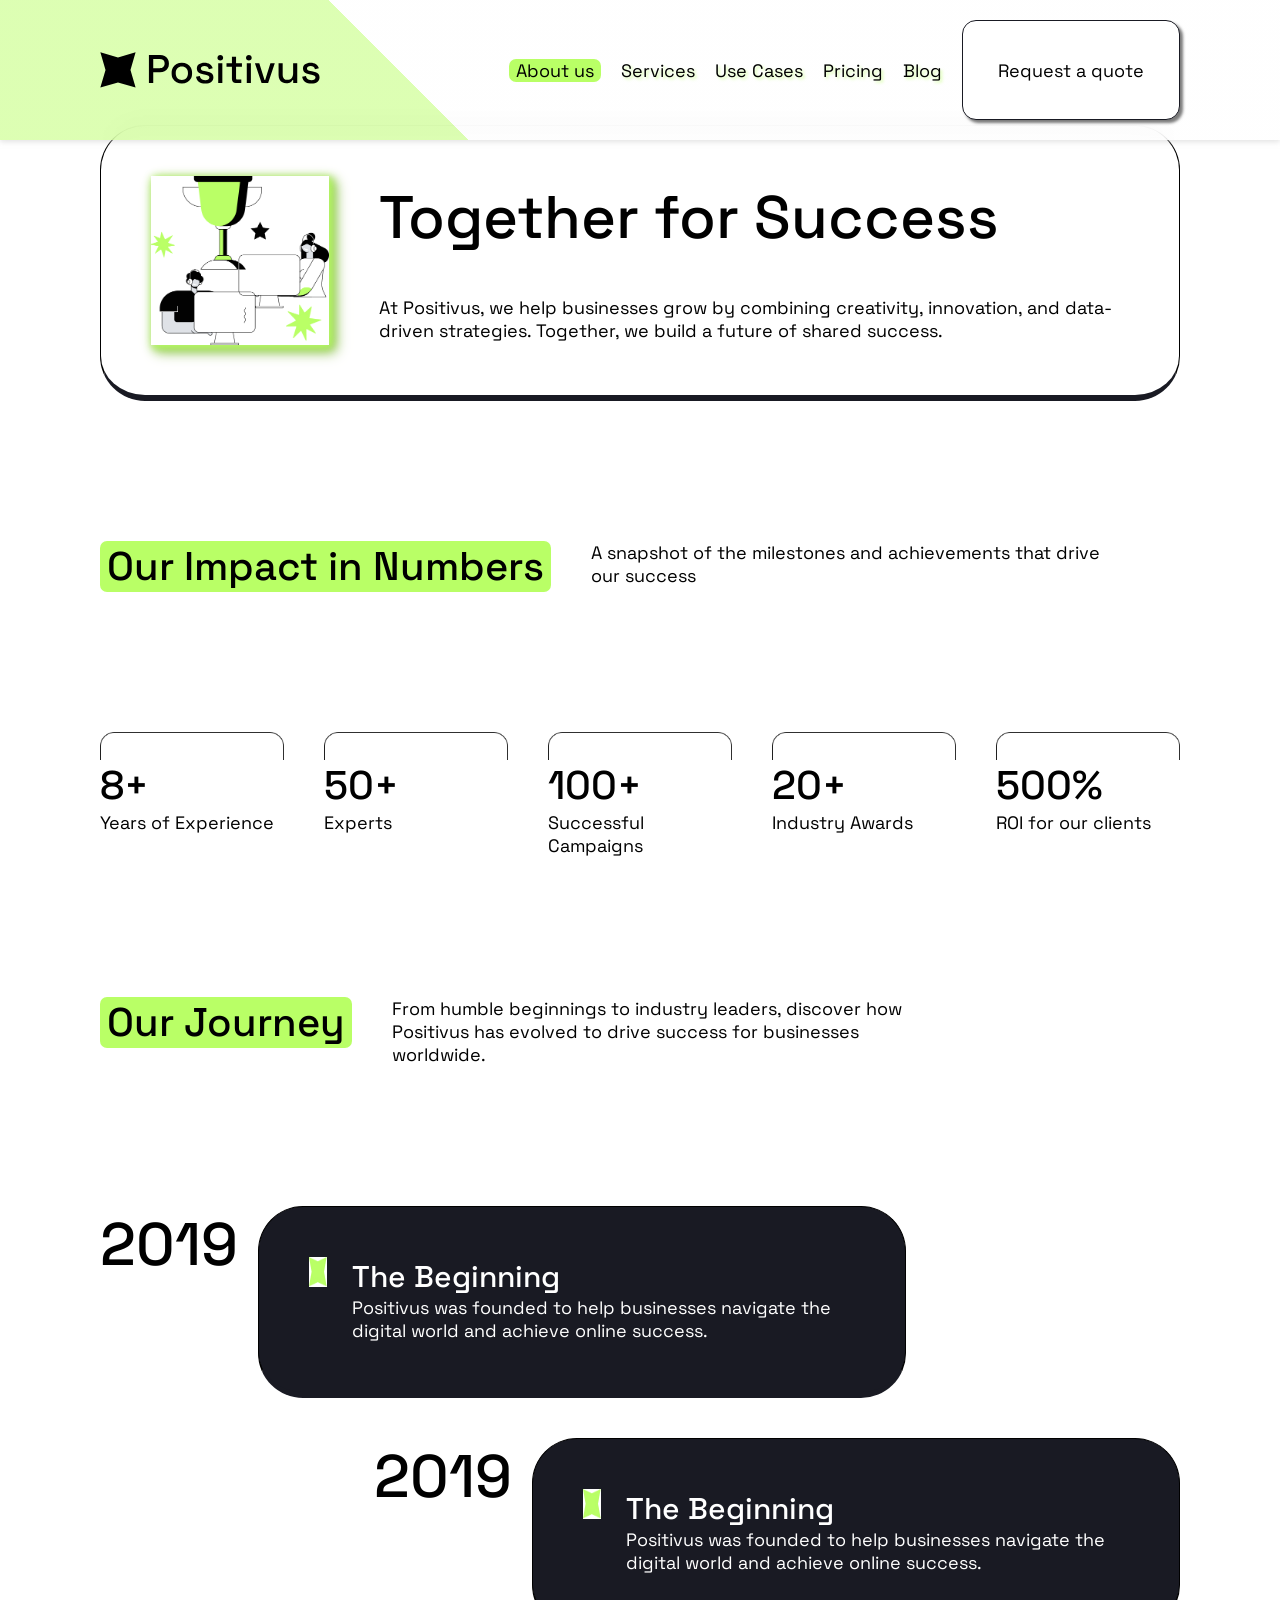
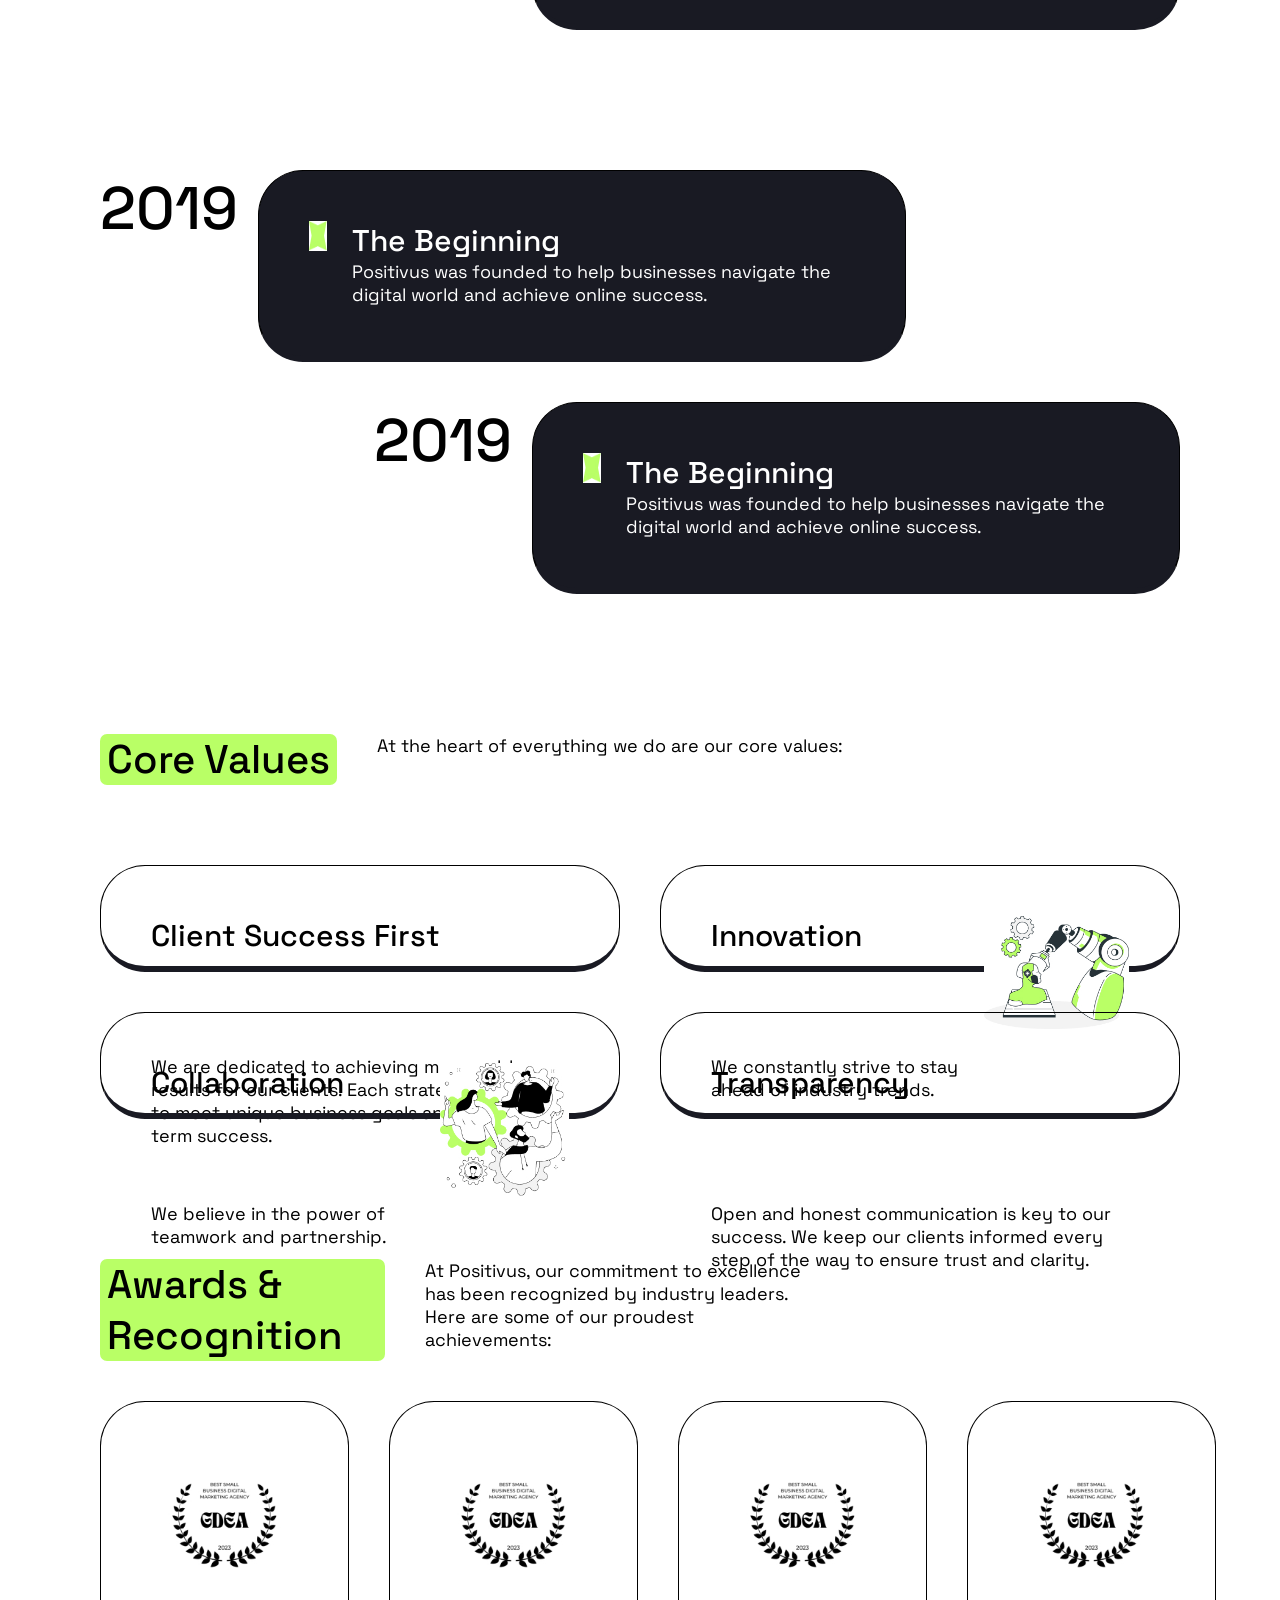
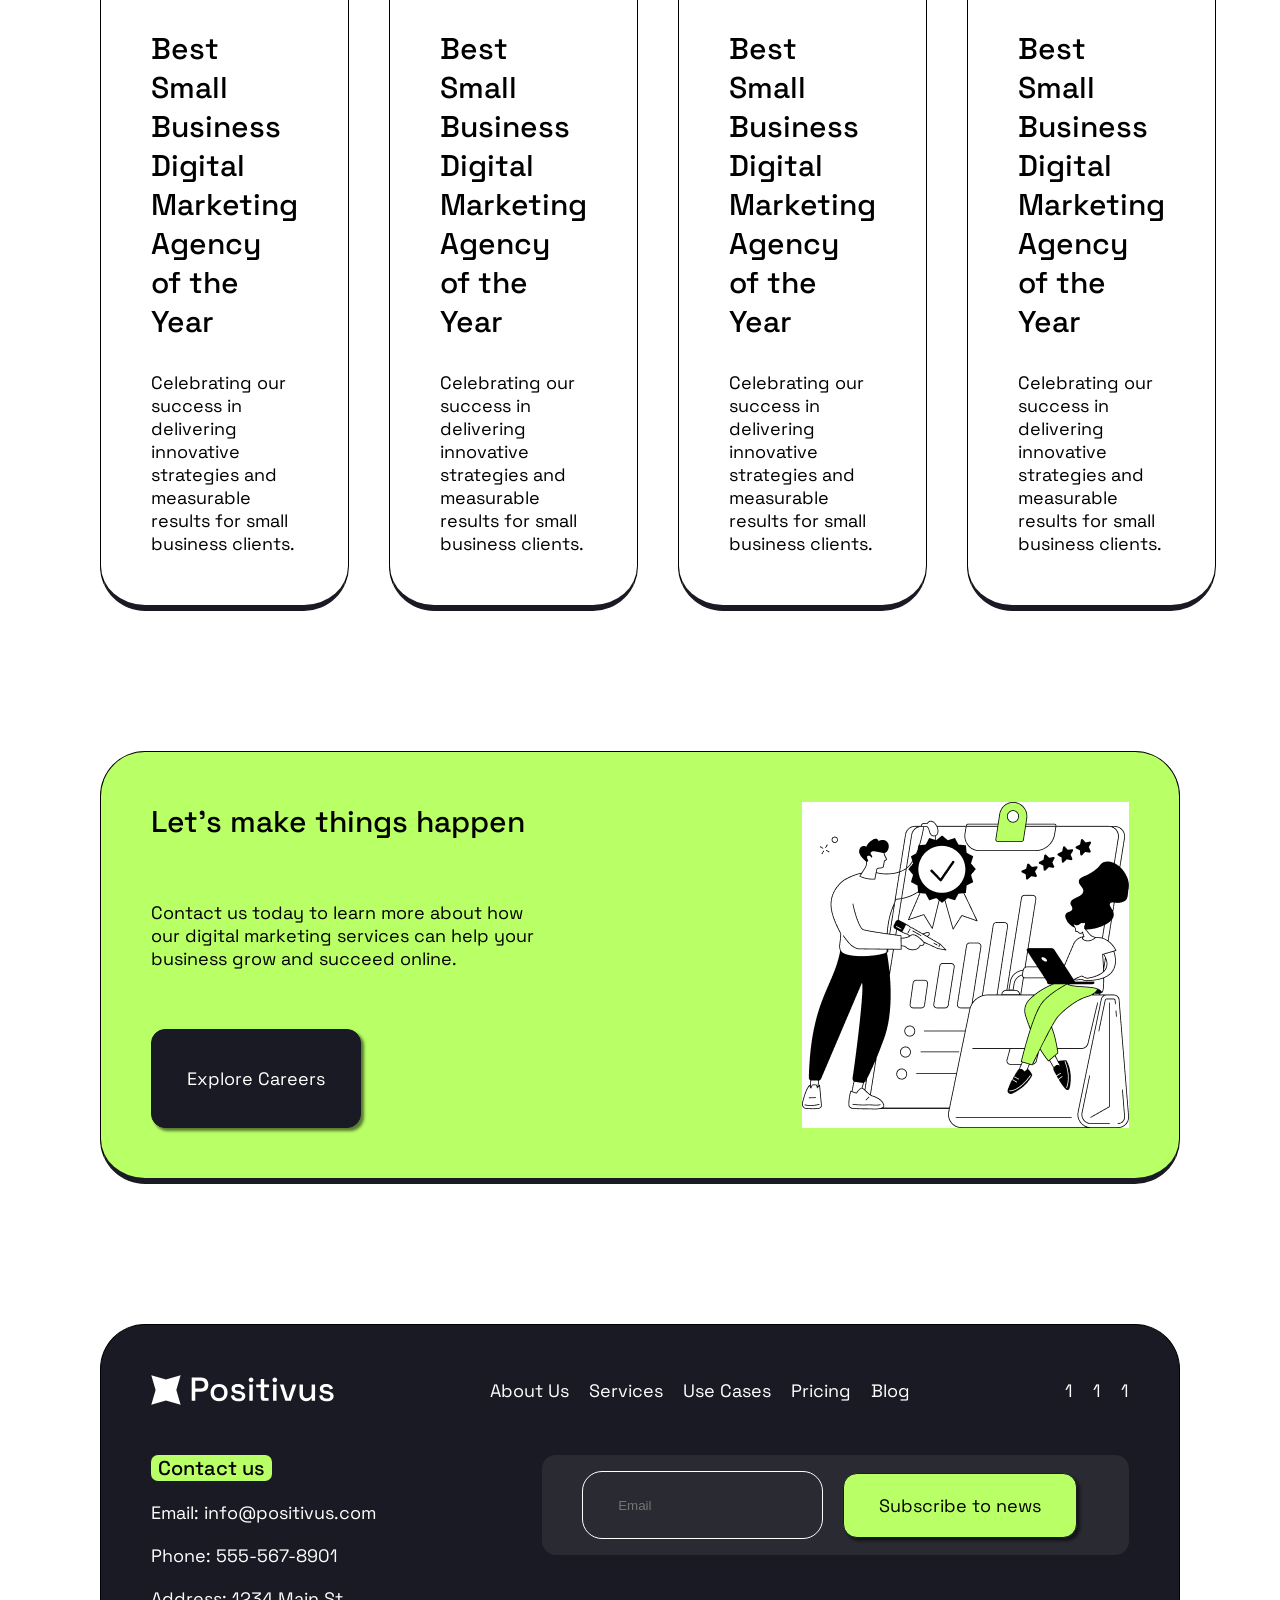
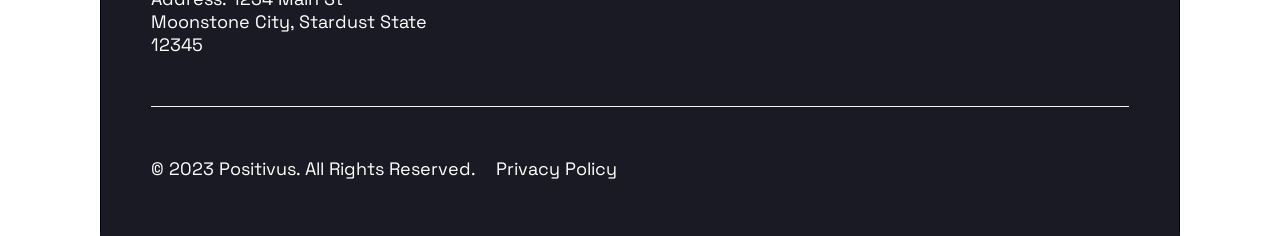
==== index2.html @ 0a2bf7ea "first commit" ====
<!DOCTYPE html>
<html lang="en">

<head>
    <meta charset="UTF-8">
    <meta name="viewport" content="width=device-width, initial-scale=1.0">
    <title>Document</title>
    <link rel="stylesheet" href="css/global.css">
    <link rel="stylesheet" href="css/main3.css">
</head>

<body>
    <header>
        <div class="row justify-between align-center">
            <div class="col logo">
                <div class="wrapper">
                    <picture><img src="images/Logo.svg" alt=""></picture>
                </div>
            </div>
            <div class="col menu">
                <div class="wrapper gap-40 flex">
                    <nav>
                        <ul class="flex gap-40 h-100 align-center">
                            <li class="bg-secondary title-radius"><a href="#">About us</a></li>
                            <li><a href="#">Services</a></li>
                            <li><a href="#">Use Cases</a></li>
                            <li><a href="#">Pricing</a></li>
                            <li><a href="#">Blog</a></li>
                        </ul>
                    </nav>
                    <button>Request a quote</button>
                </div>
            </div>
        </div>
    </header>
    <main>
        <section id="hero">
            <div class="row">
                <div class="col w-100">
                    <div class="wrapper card flex gap-50">
                        <picture><img src="images/Bweird_Tech-14_Single-06 1.jpg" alt=""></picture>

                        <div class="flex flex-wrap gap-35 align-center">
                            <h1>Together for Success</h1>
                            <p>At Positivus, we help businesses grow by combining creativity, innovation, and
                                data-driven strategies. Together, we build a future of shared success.</p>
                        </div>
                    </div>
                </div>
            </div>
        </section>
        <section id="working">
            <div class="row heading">
                <div class="col">
                    <div class="wrapper">
                        <h2 class="bg-secondary title-radius">Our Impact in Numbers</h2>
                    </div>
                </div>
                <div class="col w-50">
                    <div class="wrapper">
                        <p>A snapshot of the milestones and achievements that drive our success</p>
                    </div>
                </div>
            </div>
        </section>
        <section id="kill">
            <div class="row">
                <div class="col">
                    <div class="wrapper">
                        <picture><img src="images/Rectangle 139.png" alt=""></picture>
                        <h2>8+</h2>
                        <p>Years of Experience</p>
                    </div>
                </div>
                <div class="col">
                    <div class="wrapper">
                        <picture><img src="images/Rectangle 139.png" alt=""></picture>
                        <h2>50+</h2>
                        <p>Experts</p>
                    </div>
                </div>
                <div class="col">
                    <div class="wrapper">
                        <picture><img src="images/Rectangle 139.png" alt=""></picture>
                        <h2>100+</h2>
                        <p>Successful Campaigns</p>
                    </div>
                </div>
                <div class="col">
                    <div class="wrapper">
                        <picture><img src="images/Rectangle 139.png" alt=""></picture>
                        <h2>20+</h2>
                        <p>Industry Awards</p>
                    </div>
                </div>
                <div class="col">
                    <div class="wrapper">
                        <picture><img src="images/Rectangle 139.png" alt=""></picture>
                        <h2>500%</h2>
                        <p>ROI for our clients</p>
                    </div>
                </div>
            </div>
        </section>
        <section class="including">
            <div class="row">
                <div class="col">
                    <div class="wrapper">
                        <h2 class="bg-secondary title-radius">Our Journey</h2>
                    </div>
                </div>
                <div class="col w-50">
                    <div class="wrapper">
                        <p>From humble beginnings to industry leaders, discover how Positivus has evolved to drive
                            success for businesses worldwide.</p>
                    </div>
                </div>
            </div>
        </section>
        <section id="that">
            <div class="row">
                <div class="col">
                    <div class="wrapper flex gap-20">
                        <div class="title-1">
                            2019
                        </div>
                        <div class="card bg-dark gap-20 w-60">
                            <div class="flex gap-25">
                                <picture class="team-image">
                                    <img src="images/Vector000.jpg" alt="">
                                </picture>
                                <div class="gap-10 flex">

                                    <div class="">
                                        <h3>The Beginning</h3>


                                        <p>
                                            Positivus was founded to help businesses navigate the digital world and
                                            achieve
                                            online success.
                                        </p>
                                    </div>
                                </div>
                            </div>
                        </div>
                    </div>
                </div>
            </div>
            <section id="lesson">
                <div class="row">
                    <div class="col">
                        <div class="wrapper flex gap-20 justify-end">
                            <div class="title-1">
                                2019
                            </div>
                            <div class="card bg-dark gap-20 w-60 justify-between">
                                <div class="flex gap-25">
                                    <picture class="team-image">
                                        <img src="images/Vector000.jpg" alt="">
                                    </picture>
                                    <div class="gap-10 flex">

                                        <div class="">
                                            <h3>The Beginning</h3>


                                            <p>
                                                Positivus was founded to help businesses navigate the digital world and
                                                achieve
                                                online success.
                                            </p>
                                        </div>
                                    </div>
                                </div>
                            </div>
                        </div>
                    </div>
                </div>
            </section>
            <div class="row">
                <div class="col">
                    <div class="wrapper flex gap-20">
                        <div class="title-1">
                            2019
                        </div>
                        <div class="card bg-dark gap-20 w-60">
                            <div class="flex gap-25">
                                <picture class="team-image">
                                    <img src="images/Vector000.jpg" alt="">
                                </picture>
                                <div class="gap-10 flex">

                                    <div class="">
                                        <h3>The Beginning</h3>


                                        <p>
                                            Positivus was founded to help businesses navigate the digital world and
                                            achieve
                                            online success.
                                        </p>
                                    </div>
                                </div>
                            </div>
                        </div>
                    </div>
                </div>
            </div>
            <div class="row">
                <div class="col">
                    <div class="wrapper flex gap-20 justify-end">
                        <div class="title-1">
                            2019
                        </div>
                        <div class="card bg-dark gap-20 w-60">
                            <div class="flex gap-25">
                                <picture class="team-image">
                                    <img src="images/Vector000.jpg" alt="">
                                </picture>
                                <div class="gap-10 flex">

                                    <div class="">
                                        <h3>The Beginning</h3>


                                        <p>
                                            Positivus was founded to help businesses navigate the digital world and
                                            achieve
                                            online success.
                                        </p>
                                    </div>
                                </div>
                            </div>
                        </div>
                    </div>
                </div>
            </div>
        </section>
        <section class="yerevan">
            <div class="row heading">
                <div class="col">
                    <div class="wrapper">
                        <h2 class="bg-secondary title-radius">Core Values</h2>
                    </div>
                </div>
                <div class="col w-50">
                    <div class="wrapper">
                        <p>At the heart of everything we do are our core values:</p>
                    </div>
                </div>
            </div>
            <div class="row flex-wrap">
                <div class="col w-50">
                    <div class="wrapper h-100 card flex">
                        <div class="flex flex-col gap-50">
                            <div class="title-3">
                                Client Success First
                            </div>
                            <div class="line"></div>
                            <div>
                                <p>
                                    We are dedicated to achieving measurable results for our clients. Each strategy is
                                    tailored to meet unique business goals and drive long-term success.
                                </p>
                            </div>
                        </div>
                    </div>
                </div>
                <div class="col w-50">
                    <div class="wrapper h-100 card flex gap-20">
                        <div class="flex flex-col gap-50">
                            <div class="title-3">
                                Innovation
                            </div>
                            <div class="line"></div>
                            <div>
                                <p>
                                    We constantly strive to stay ahead of industry trends.
                                </p>
                            </div>
                        </div>
                        <div>
                            <picture>
                                <img src="images/ill_inov 1.jpg" alt="">
                            </picture>
                        </div>
                    </div>
                </div>
                <div class="col w-50">
                    <div class="wrapper h-100 card flex gap-20">
                        <div class="flex flex-col gap-50">
                            <div class="title-3">
                                Collaboration
                            </div>
                            <div class="line"></div>
                            <div>
                                <p>
                                    We believe in the power of teamwork and partnership.
                                </p>
                            </div>
                        </div>
                        <div>
                            <picture>
                                <img src="images/ill_gears 1.jpg" alt="">
                            </picture>
                        </div>
                    </div>
                </div>
                <div class="col w-50">
                    <div class="wrapper h-100 card flex ">
                        <div class="flex flex-col gap-50">
                            <div class="title-3">
                                Transparency
                            </div>
                            <div class="line"></div>
                            <div>
                                <p>
                                    Open and honest communication is key to our success. We keep our clients informed
                                    every step of the way to ensure trust and clarity.
                                </p>
                            </div>
                        </div>
                    </div>
                </div>
            </div>
        </section>
        <section id="terminal">
            <div class="row">
                <div class="col">
                    <div class="wrapper">
                        <h2 class="bg-secondary title-radius">Awards & Recognition</h2>
                    </div>
                </div>
                <div class="col">
                    <div class="wrapper w-50">
                        <p>At Positivus, our commitment to excellence has been recognized by industry leaders. Here are
                            some of our proudest achievements:</p>
                    </div>
                </div>
            </div>
            <div class="row">
                <div class="col">
                    <div class="wrapper card flex flex-wrap gap-30">
                        <picture class="align-center"><img src="images/Frame 27.jpg" alt=""></picture>
                        <h3>Best Small Business Digital Marketing Agency of the Year</h3>
                        <p>Celebrating our success in delivering innovative strategies and measurable results for small
                            business clients.</p>
                    </div>
                </div>
                <div class="col">
                    <div class="wrapper card flex flex-wrap gap-30">
                        <picture class="align-center"><img src="images/Frame 27.jpg" alt=""></picture>
                        <h3>Best Small Business Digital Marketing Agency of the Year</h3>
                        <p>Celebrating our success in delivering innovative strategies and measurable results for small
                            business clients.</p>
                    </div>
                </div>
                <div class="col">
                    <div class="wrapper card flex flex-wrap gap-30">
                        <picture class="align-center"><img src="images/Frame 27.jpg" alt=""></picture>
                        <h3>Best Small Business Digital Marketing Agency of the Year</h3>
                        <p>Celebrating our success in delivering innovative strategies and measurable results for small
                            business clients.</p>
                    </div>
                </div>
                <div class="col">
                    <div class="wrapper card flex flex-wrap gap-30">
                        <picture class="align-center"><img src="images/Frame 27.jpg" alt=""></picture>
                        <h3>Best Small Business Digital Marketing Agency of the Year</h3>
                        <p>Celebrating our success in delivering innovative strategies and measurable results for small
                            business clients.</p>
                    </div>
                </div>
            </div>
        </section>
        <section id="proportal">
            <div class="row">
                <div class="col w-100">
                    <div class="wrapper card flex justify-between bg-secondary">
                        <div class="info flex flex-wrap gap-25 w-40">
                            <div class="title-3">Let’s make things happen</div>
                            <p>Contact us today to learn more about how our digital marketing services can help your
                                business grow and succeed online.</p>
                            <button class="dark-btn">Explore Careers</button>
                        </div>
                        <picture class="proportal_img">
                            <img src="images/ill_career 1.jpg" alt="">
                        </picture>
                    </div>
                </div>
            </div>
        </section>
    </main>
    <footer>
        <div class="row">
            <div class="col w-100">
                <div class="wrapper card bg-dark flex flex-wrap gap-50">
                    <div class="footer-header flex justify-between w-100 align-center inner-row">
                        <picture class="logo"><img src="images/Logo.svg" alt=""></picture>
                        <ul class="flex gap-40 inner-row">
                            <li><a href="#">About Us</a></li>
                            <li><a href="#">Services</a></li>
                            <li><a href="#">Use Cases</a></li>
                            <li><a href="#">Pricing</a></li>
                            <li><a href="#">Blog</a></li>
                        </ul>
                        <ul class="icons flex gap-20">
                            <li><a href="#">1</a></li>
                            <li><a href="#">1</a></li>
                            <li><a href="#">1</a></li>
                        </ul>
                    </div>
                    <div class="footer-main flex gap-50 w-100 justify-between inner-row">
                        <div class="w-30 contact">
                            <ul class="flex flex-col gap-20 align-start">
                                <li class="bg-secondary title-radius title-4">Contact us</li>
                                <li><a href="mailto:info@positivus.com">Email: info@positivus.com</a></li>
                                <li><a href="tel:+5555678901">Phone: 555-567-8901</a></li>
                                <li><a href="#">Address: 1234 Main St
Moonstone City, Stardust State 12345</a></li>
                            </ul>
                        </div>
                        <div class="w-60 form">
                            <form action="#" method="get" class="flex h-100 align-center gap-20 inner-row">
                                <input type="email" name="email" placeholder="Email">
                                <button type="submit" class="bg-secondary">Subscribe to news</button>
                            </form>
                        </div>
                    </div>
                    <div class="line bg-light"></div>
                    <div class="footer-footer flex gap-40">
                        <div>© 2023 Positivus. All Rights Reserved.</div>
                        <a href="#">Privacy Policy</a>
                        

                    </div>
                </div>
            </div>
        </div>
    </footer>
</body>

</html>
---- css/global.css ----
* {
    margin: 0;
    padding: 0;
    box-sizing: border-box;
    scroll-behavior: smooth;
}

.row {
    display: flex;
}

.justify-between {
    justify-content: space-between;
}

.justify-center {
    justify-content: center;
}

.justify-end {
    justify-content: end;
}

.justify-start {
    justify-content: start;
}

.align-center {
    align-items: center;
}

.align-start {
    align-items: start;
}

.align-end {
    align-items: end;
}

.flex-wrap {
    flex-wrap: wrap;
}

.flex-col {
    flex-direction: column;
}

.flex-row {
    flex-direction: row;
}

.wrapper {
    height: 100%;
}

.h-100 {
    height: 100%;
}

.flex {
    display: flex;
}

ul,
ol {
    list-style: none;
}

img {
    max-width: 100%;
}
.h-100{
    height: 100px;
}
picture {
    display: block;
    font-size: 0;
}

a {
    text-decoration: none;
    color: inherit;
    display: block;
}

.w-10 {
    width: 10%;
}

.w-20 {
    width: 20%;
}

.w-25 {
    width: 25%;
}

.w-30 {
    width: 30%;
}

.w-33 {
    width: 33.33%;
}

.w-40 {
    width: 40%;
}

.w-45{
    width: 45%;
}
.w-50 {
    width: 50%;
}

.w-60 {
    width: 60%;
}

.w-70 {
    width: 70%;
}

.w-80 {
    width: 80%;
}

.w-90 {
    width: 90%;
}

.w-100 {
    width: 100%;
}


.gap-40 {
    gap: 40px;
}


.gap-5 {
    gap: 5px;
}

.gap-10 {
    gap: 10px;
}

.gap-15 {
    width: 15px;
}

.gap-20 {
    gap: 20px;
}

.gap-25 {
    gap: 25px;
}

.gap-30 {
    gap: 30px;
}

.gap-35 {
    gap: 35px;
}

.gap-40 {
    gap: 20px;
}

.gap-50 {
    gap: 50px;
}

.gap-60 {
    gap: 60px;
}
.gap-100{
    gap: 100px;
}
input {
    outline: none;
    border: 1px solid;
    padding: 5px;
}

button {
    border: 1px solid;
    padding: 5px 10px;
    background-color: white;
    cursor: pointer;
}

@media all and (min-width: 601px) and (max-width: 768px) {
    .row {
        flex-wrap: wrap;
    }

    .flex-m-wrap {
        flex-wrap: wrap;
    }

    .w-m-10 {
        width: 10%;
    }

    .w-m-20 {
        width: 20%;
    }

    .w-m-25 {
        width: 25%;
    }

    .w-m-30 {
        width: 30%;
    }

    .w-m-33 {
        width: 33.33%;
    }

    .w-m-40 {
        width: 40%;
    }

    .w-m-50 {
        width: 50%;
    }

    .w-m-60 {
        width: 60%;
    }

    .w-m-70 {
        width: 70%;
    }

    .w-m-80 {
        width: 80%;
    }

    .w-m-90 {
        width: 90%;
    }

    .w-m-100 {
        width: 100%;
    }

    .m-none {
        display: none;
    }
    .text-m-center{
        text-align: center;
    }
}

@media all and (max-width: 600px) {
    .row {
        flex-wrap: wrap;
    }

    .flex-s-wrap {
        flex-wrap: wrap;
    }

    .w-s-10 {
        width: 10%;
    }

    .w-s-20 {
        width: 20%;
    }

    .w-s-25 {
        width: 25%;
    }

    .w-s-30 {
        width: 30%;
    }

    .w-s-33 {
        width: 33.33%;
    }

    .w-s-40 {
        width: 40%;
    }

    .w-s-50 {
        width: 50%;
    }

    .w-s-60 {
        width: 60%;
    }

    .w-s-70 {
        width: 70%;
    }

    .w-s-80 {
        width: 80%;
    }

    .w-s-90 {
        width: 90%;
    }

    .w-s-100 {
        width: 100%;
    }

    .s-none {
        display: none;
    }
    .text-s-center{
        text-align: center;
    }

}
/* .header-main{
    background-color: black;
    color: black;
    background-image: url('https://images.unsplash.com/photo-1593121925328-369cc8459c08?q=80&w=2070');
    background-size: contain;
    background-position: center;
    background-repeat: no-repeat;
    background-size: cover;
    height: 900px;
    padding: 40px 0;
    font-size: 32px;
} */
input{
   outline: none;
}

/* header{
    position: fixed;
    width: 100%;
    background-color: gray;
    z-index: 777;
    backdrop-filter: blur(10px);
    background-image: linear-gradient();
    box-shadow: 0 10 5px black;
} */

/* #hero{
    background-image: ();
    background-repeat: no-repeat;
    background-size: cover;
} */

/* #hero img{
    box-shadow: 2px 2px 5px red;
    filter: drop-shadow(2px 2px 5px red);
} */

/* header a{
    text-shadow: 2px 2px 5px red;
} */
---- css/main3.css ----
@import url('https://fonts.googleapis.com/css2?family=Space+Grotesk:wght@300..700&display=swap');

body {
    font-family: "Space Grotesk", sans-serif;
    font-size: 18px;
}

.row {
    padding: 0 80px;
}

.col {
    padding: 20px;
}

section {
    margin-bottom: 100px;
}

h1,
.title-1 {
    font-size: 60px;
    font-weight: 500;
}

h2,
.title-2 {
    font-size: 40px;
    font-weight: 500;
}

h3,
.title-3 {
    font-size: 30px;
    font-weight: 500;
}

h4,
.title-4 {
    font-size: 20px;
    font-weight: 500;
}

.text-2 {
    font-size: 20px;
}

button {
    padding: 20px 35px;
    border-radius: 14px;
    border: 1px solid #191A23;
    background-color: white;
    font-family: "Space Grotesk", sans-serif;
    font-size: 18px;
    cursor: pointer;
    transition: all 0.3s linear;
    box-shadow: 3px 3px 3px rgba(0, 0, 0, 0.521);
}

button:hover {
    background-color: #191A23;
    color: white;
}

button.dark-btn {
    background-color: #191A23;
    color: white;
}

button.dark-btn:hover {
    background-color: white;
    color: black;
}

.bg-dark {
    background-color: #191A23;
    color: white;
}



.bg-secondary {
    background-color: #B9FF66;
    color: black;
}

.card {
    border-radius: 45px;
    border: 1px solid black;
    border-bottom: 6px solid #191A23;
    padding: 50px;
}

/* .card img {
    width: 210px;
} */

.heading {
    margin-bottom: 40px;
}


.title-radius {
    border-radius: 7px;
    padding: 0 7px;
    display: inline-block;
}

.team-image img {
    height: 30px;
    width: auto;
}

.line {
    width: 100%;
    background-color: black;
    height: 1px;
}

#reviews .message {
    padding: 50px;
    border: 1px solid #B9FF66;
    border-radius: 45px;
}

#reviews .card {
    padding: 80px 0 70px 0;
    overflow-x: hidden;
}

.review {
    min-width: 50%;
}

.reviews {
    transform: translateX(-25%);
}

.proposal-img {
    transform: scale(1.6);
    width: 50%;
    text-align: center;
}

#proposal {
    overflow: hidden;
}

.v-line {
    width: 1px;
    background-color: #F3F3F3;
}

header {
    position: fixed;
    width: 100%;
    background-color: rgba(255, 255, 255, 0.479);
    z-index: 777;
    backdrop-filter: blur(10px);
    top: 0;
    background-image: linear-gradient(45deg, #baff667e 33%, rgba(255, 255, 255, 0.562) 33%);
    box-shadow: 0 2px 5px rgba(209, 208, 208, 0.582);
}

main {
    margin-top: 105px;
}
#terminal .card{
    /* width: 280px; */
    /* height: 475px; */
    border-radius: 45px;
}
/* #hero {
    background-image: url('https://tailkits.com/hero-section-images-12.png');
    background-repeat: no-repeat;
    background-size: cover;
} */

#hero img {
    box-shadow: 2px 2px 5px #baff6679;
    filter: drop-shadow(2px 2px 5px #B9FF66) drop-shadow(3px 3px 5px #80b144);
}

header a {
    text-shadow: 2px 2px 3px #baff6691;
}

.overlay {
    position: fixed;
    width: 80%;
    height: 80%;
    left: 10%;
    top: 10%;
    background-color: #80b144e7;
    z-index: 778;
    display: none;
}

.bg-light {
    background-color: #F3F3F3;
    color: black;
}

footer .logo img {
    height: 30px;
    filter: invert();
}

footer form {
    background-color: #292A32;
    padding: 40px;
    border-radius: 14px;
}

footer input {
    padding: 25px 35px;
    /* height: 100%; */
    height: 68px;
    border-radius: 20px;
    border: 1px solid white;
    background-color: transparent;
    color: white;
}

button {
    white-space: nowrap;
}

footer .col {
    padding-bottom: 0;
}

footer .wrapper {
    border-radius: 45px 45px 0 0;
}

@media all and (max-width: 600px) {
    .row {
        flex-wrap: wrap;
        padding: 0 10px;
    }

    .inner-row {
        flex-wrap: wrap;
    }

    .inner-row>* {
        width: 100%;
    }

    header {
        display: none;
    }

    .col {
        width: 100%;
        padding: 5px;
    }


    section {
        margin-bottom: 40px;
    }

    h1,
    .title-1 {
        font-size: 40px;
        font-weight: 500;
    }

    h2,
    .title-2 {
        font-size: 30px;
        font-weight: 500;
    }

    h3,
    .title-3 {
        font-size: 20px;
        font-weight: 500;
    }

    h4,
    .title-4 {
        font-size: 18px;
        font-weight: 500;
    }

    .text-2 {
        font-size: 20px;
    }

}
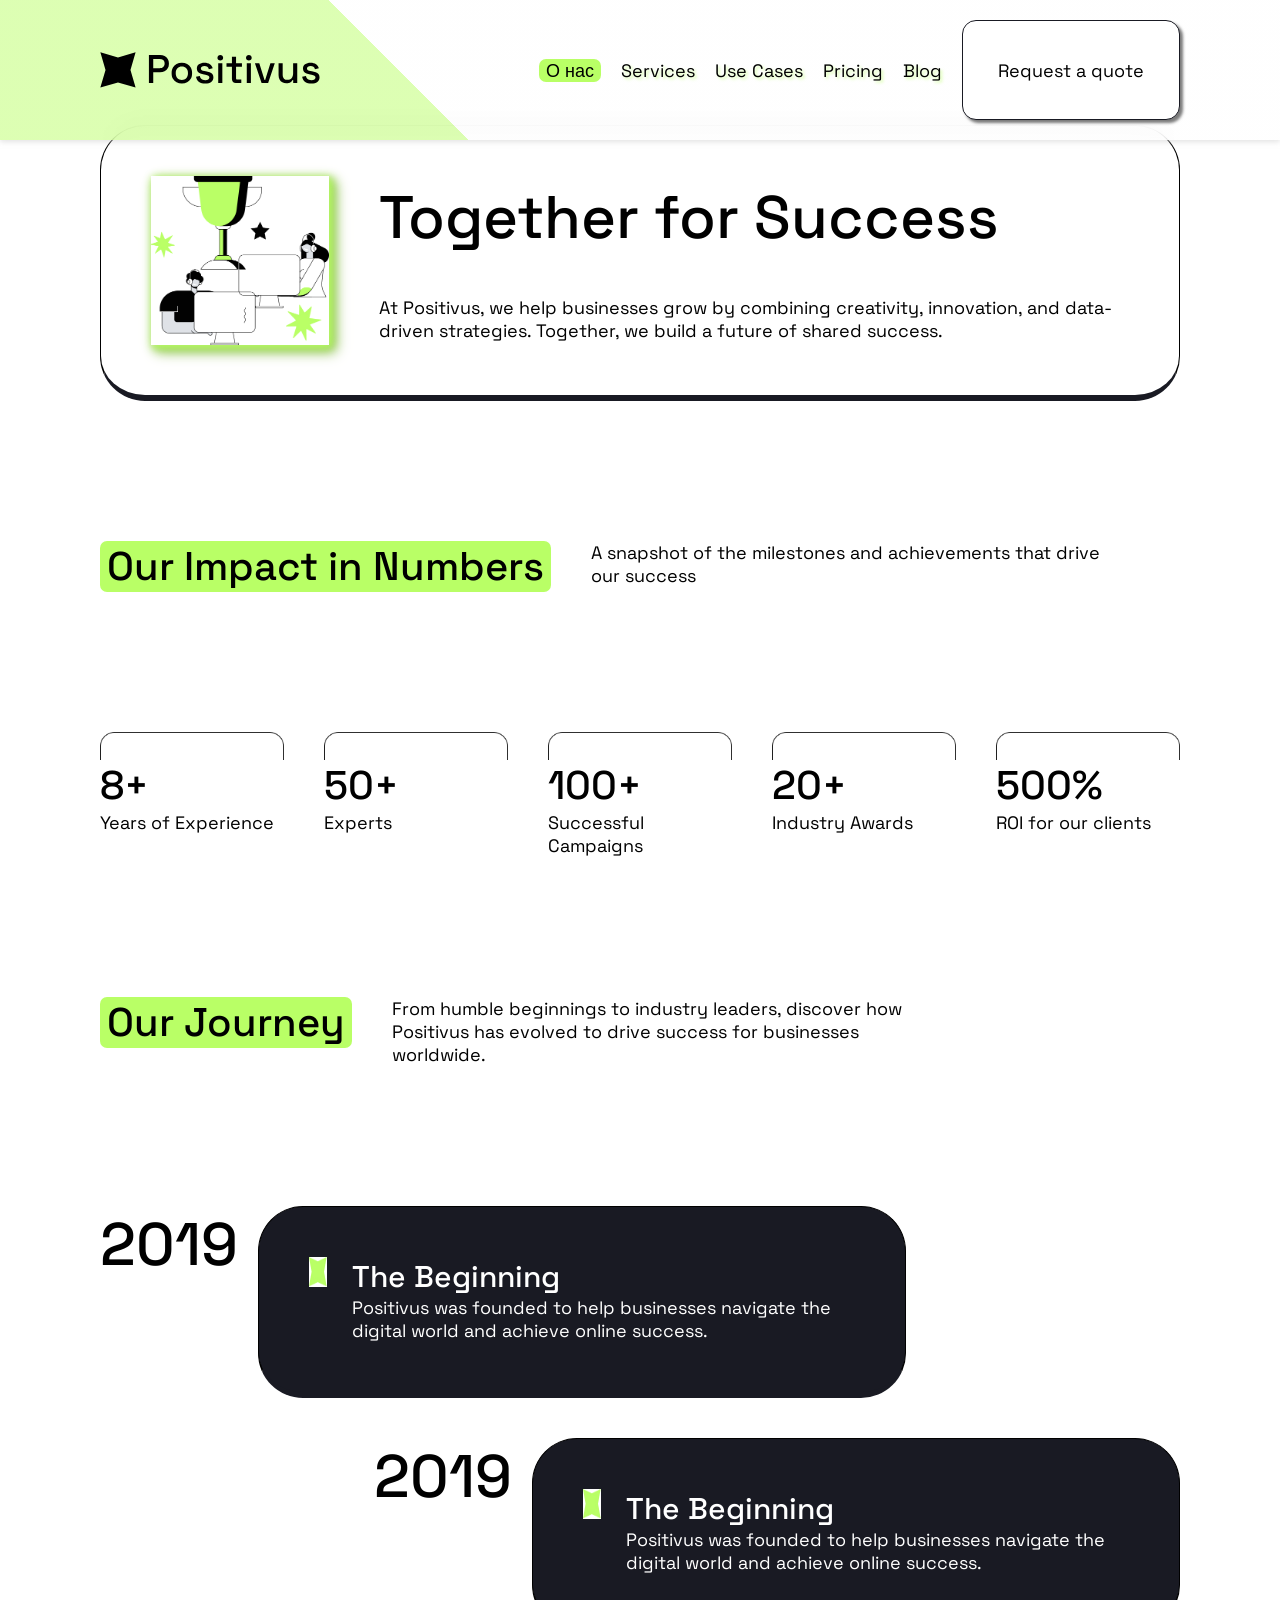
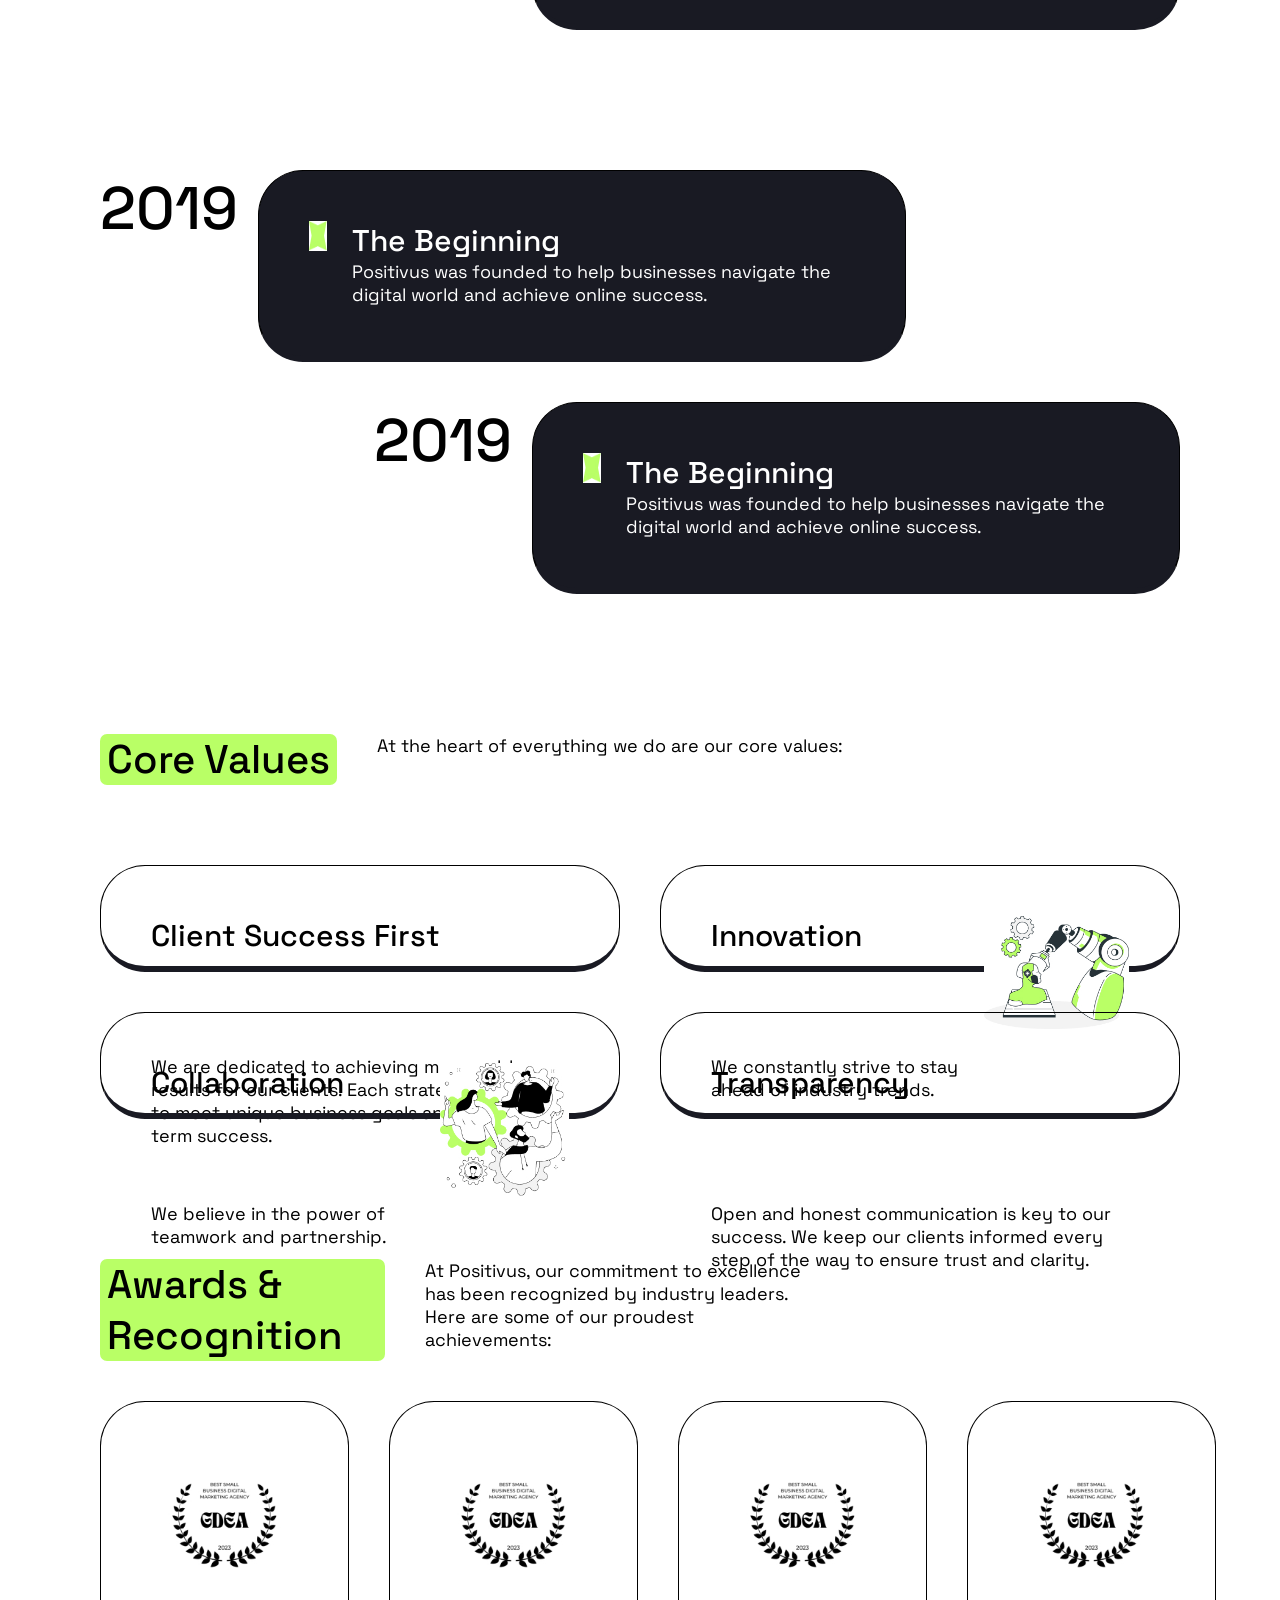
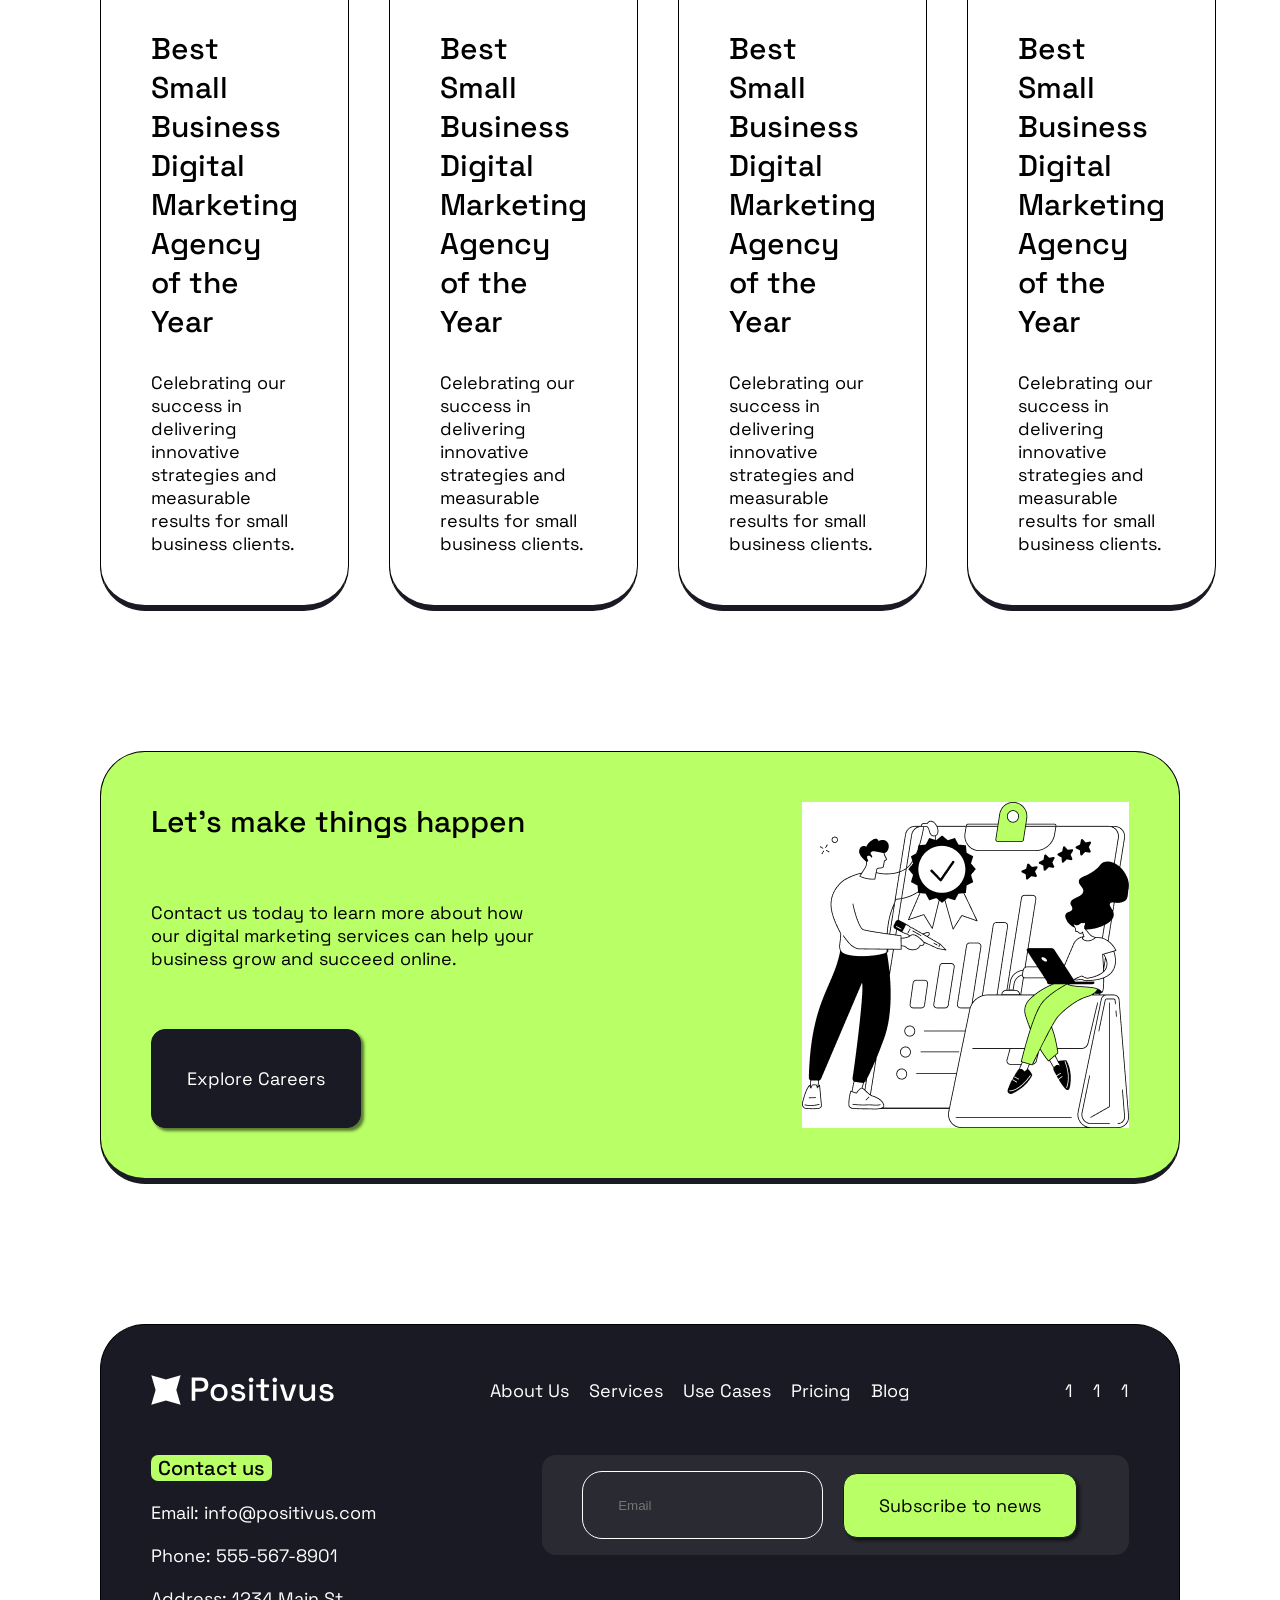
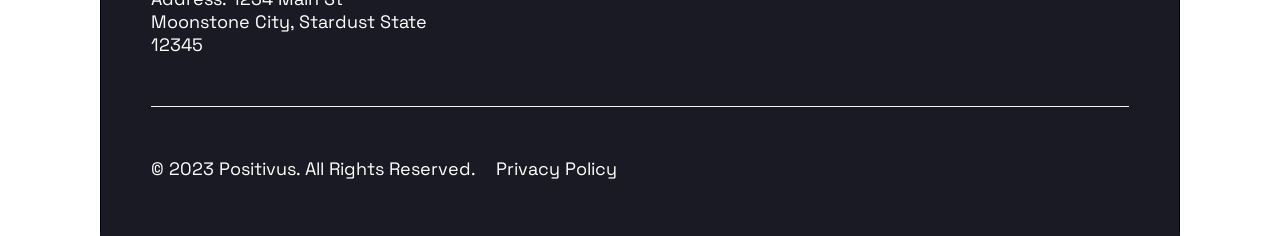
==== commit 6177b36d: "Перевел пункт меню About us на русский язык" ====
--- a/index2.html
+++ b/index2.html
@@ -21,7 +21,7 @@
                 <div class="wrapper gap-40 flex">
                     <nav>
                         <ul class="flex gap-40 h-100 align-center">
-                            <li class="bg-secondary title-radius"><a href="#">About us</a></li>
+                            <li class="bg-secondary title-radius"><a href="#">О нас</a></li>
                             <li><a href="#">Services</a></li>
                             <li><a href="#">Use Cases</a></li>
                             <li><a href="#">Pricing</a></li>
